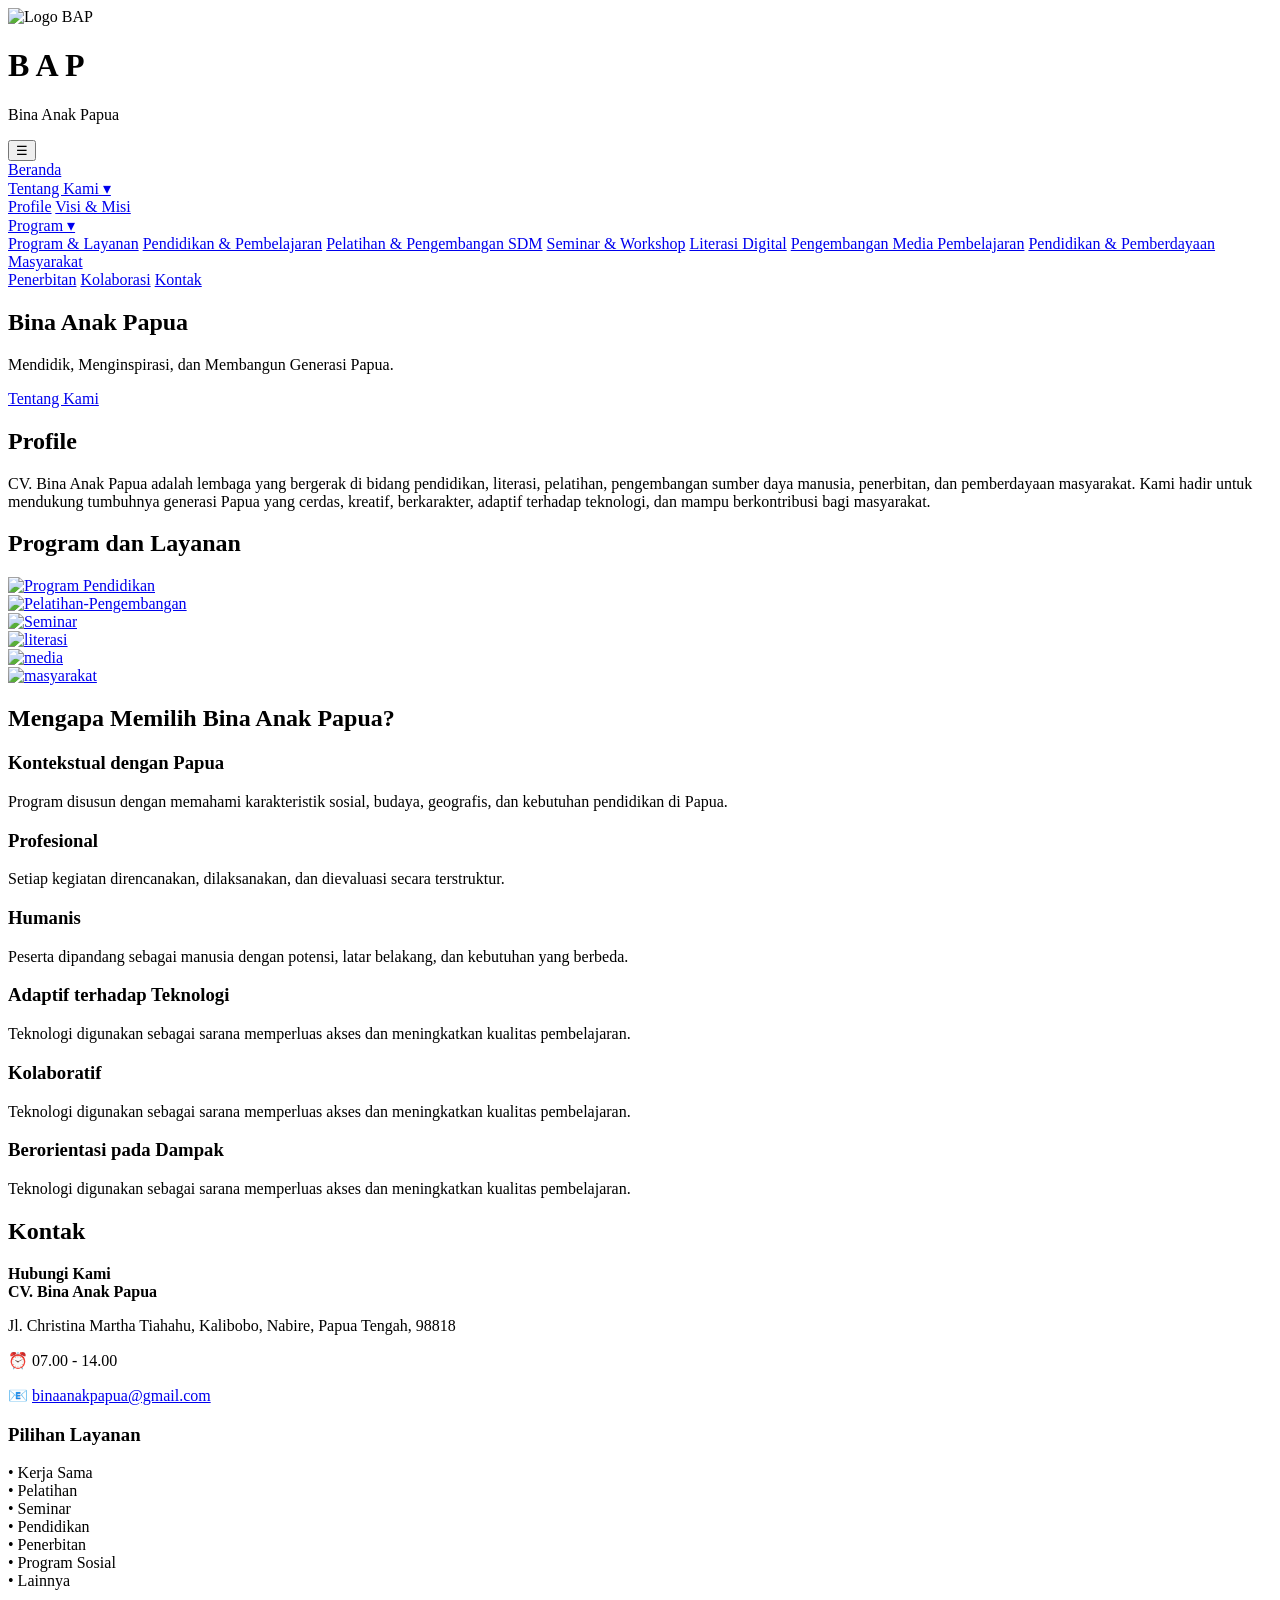
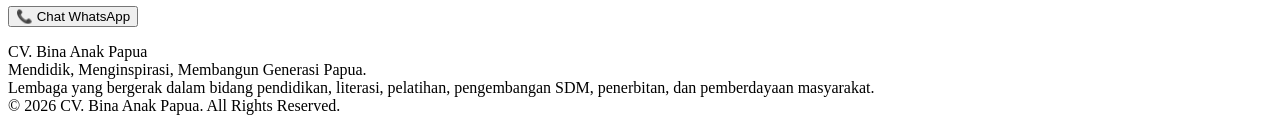
==== index.html @ 14f9a338 "Add files via upload" ====
<!DOCTYPE html>
<html lang="en">    
    
    <head>
        <meta charset="UTF-8">
        <meta name="viewport" content="width=device-width, initial-scale=1.0">
        <title>BAP - Bina Anak Papua</title>
        <link rel="stylesheet" href="css/webstyle.css">
    </head>
    <body>
        <header>
    <div class="container">

        <div class="logo">
            <img src="images/bap.jpeg" alt="Logo BAP">
        </div>

        <div class="brand">
            <h1>B A P</h1>
            <p>Bina Anak Papua</p>
        </div>

        <button class="menu-toggle" onclick="bukaMenu()">
            ☰
        </button>

        <nav class="navbar" id="navbar">

            <a href="index.html">Beranda</a>

            <div class="dropdown">

            <a href="#" onclick="bukaDropdown(event)">
                Tentang Kami ▾
            </a>

            <div class="dropdown-content" id="dropdownTentang">
                <a href="index.html#tentang">Profile</a>
                <a href="visi-misi.html">Visi & Misi</a>
            </div>

            </div>

            <div class="dropdown">

            <a href="#" onclick="bukaDropdown(event)">
                Program ▾
            </a>

            <div class="dropdown-content" id="dropdownProgram">
                <a href="index.html#program">Program & Layanan</a>
                <a href="program-pendidikan.html">Pendidikan & Pembelajaran</a>
                <a href="pelatihan-pengembangan.html">Pelatihan & Pengembangan SDM</a>
                <a href="seminar.html">Seminar & Workshop</a>
                <a href="literasi.html">Literasi Digital</a>
                <a href="pengembangan-media.html">Pengembangan Media Pembelajaran</a>
                <a href="pend-pemberdayaan.html">Pendidikan & Pemberdayaan Masyarakat</a>

            </div>

            </div>

            <a href="penerbitan.html">Penerbitan</a>
            <a href="mitra.html">Kolaborasi</a>
            <a href="index.html#kontak">Kontak</a>

        </nav>

    </div>
</header>

        <main>
            <section id="beranda" class="hero">
                <div class="container">
                    <div class="hero-text">
                        <h2>Bina Anak Papua</h2>
                        <p>
                            Mendidik, Menginspirasi, dan Membangun Generasi Papua.
                        </p>

                        <a href="#tentang" class="btn">
                        Tentang Kami
                        </a>

                    </div>
                </div>
            </section>

            <section id="tentang">
                <div class="container">
                    <div class="tentang-box">
                    <h2>
                    Profile
                    </h2>

                    <p>
                        CV. Bina Anak Papua adalah lembaga yang bergerak di bidang pendidikan, literasi, pelatihan, pengembangan sumber daya manusia, penerbitan, dan pemberdayaan masyarakat. 
                        Kami hadir untuk mendukung tumbuhnya generasi Papua yang cerdas, kreatif, berkarakter, adaptif terhadap teknologi, dan mampu berkontribusi bagi masyarakat.
                    </p>

                    </div>
                </div>
            </section>

            <section id="program"> 
                <h2>
                    Program dan Layanan 
                </h2>

                <div class="program-list">
                    <div class="program-item">
                        <a href="program-pendidikan.html">
                            <img src="images/pem.jpeg" alt="Program Pendidikan">
                        </a>
                    </div>

                    <div class="program-item">
                        <a href="pelatihan-pengembangan.html">
                            <img src="images/pengembangan.jpeg" alt="Pelatihan-Pengembangan">
                        </a>
                    </div>

                    <div class="program-item">
                        <a href="seminar.html">
                            <img src="images/seminar.jpeg" alt="Seminar">
                        </a>
                    </div>

                    <div class="program-item">
                        <a href="literasi.html">
                            <img src="images/literasi.jpeg" alt="literasi">
                        </a>
                    </div>

                    <div class="program-item">
                        <a href="pengembangan-media.html">
                            <img src="images/media.jpeg" alt="media">
                        </a>
                    </div>

                    <div class="program-item">
                        <a href="pend-pemberdayaan.html">
                            <img src="images/pemberdayaan.jpeg" alt="masyarakat">
                        </a>
                    </div>
                </div>

            </section>

            <section id="unggulan">
                <div class="container">
                    <h2>
                        Mengapa Memilih Bina Anak Papua?
                    </h2>
                
                    <div class="unggulan-list">

                        <div class="unggulan-card">
                            <h3>Kontekstual dengan Papua</h3>
                            <p>
                            Program disusun dengan memahami karakteristik sosial, budaya, geografis, dan kebutuhan pendidikan di Papua.
                            </p>
                        </div>

                        <div class="unggulan-card">
                            <h3>Profesional</h3>
                            <p>
                                Setiap kegiatan direncanakan, dilaksanakan, dan dievaluasi secara terstruktur.
                            </p>
                        </div>

                        <div class="unggulan-card">
                            <h3>Humanis</h3>
                            <p>
                                Peserta dipandang sebagai manusia dengan potensi, latar belakang, dan kebutuhan yang berbeda.
                            </p>
                        </div>

                        <div class="unggulan-card">
                            <h3>Adaptif terhadap Teknologi</h3>
                            <p>
                                Teknologi digunakan sebagai sarana memperluas akses dan meningkatkan kualitas pembelajaran.
                            </p>

                        </div>

                        <div class="unggulan-card">
                            <h3>Kolaboratif</h3>
                            <p>
                                Teknologi digunakan sebagai sarana memperluas akses dan meningkatkan kualitas pembelajaran.
                            </p>

                        </div>

                        <div class="unggulan-card">
                            <h3>Berorientasi pada Dampak</h3>
                            <p>
                                Teknologi digunakan sebagai sarana memperluas akses dan meningkatkan kualitas pembelajaran.
                            </p>

                        </div>
                    </div>
                </div>

            </section>
            
            <section id="kontak">
                <div class="container">
                    <h2>Kontak</h2>
                    <div class="kontak-list">
                        <div class="kontak-card">
                    <p>
                        <strong>Hubungi Kami
                            <br> CV. Bina Anak Papua</strong>
                    </p>
                    
                    <p>
                    Jl. Christina Martha Tiahahu, Kalibobo, Nabire, Papua Tengah, 98818
                    </p>
                
                    <p>
                        ⏰ 07.00 - 14.00
                    </p>

                    <p>
                       📧 
                <a href="mailto:binaanakpapua@gmail.com">
                    binaanakpapua@gmail.com
                </a>
                    </p>
                        </div>

                        <div class="kontak-card">
                         <h3>Pilihan Layanan</h3>
                            <p>
                                • Kerja Sama <br>
                                • Pelatihan <br>
                                • Seminar <br>
                                • Pendidikan <br>
                                • Penerbitan <br>
                                • Program Sosial <br>
                                • Lainnya
                            </ul>
                        </div>

                
                </div>

                <button class="btn-wa" onclick="bukaWhatsApp()">
                📞 Chat WhatsApp
            </button>

            </section>

</main>
        
        <footer>
            <p>
            CV. Bina Anak Papua <br>

            Mendidik, Menginspirasi, Membangun Generasi Papua. <br>
            Lembaga yang bergerak dalam bidang pendidikan, literasi, pelatihan, pengembangan SDM, penerbitan, dan pemberdayaan masyarakat. <br>
            © 2026 CV. Bina Anak Papua. All Rights Reserved.
            </p>
        </footer>

    <script src="js/jsscript.js"></script>
    
    </body>
</html>
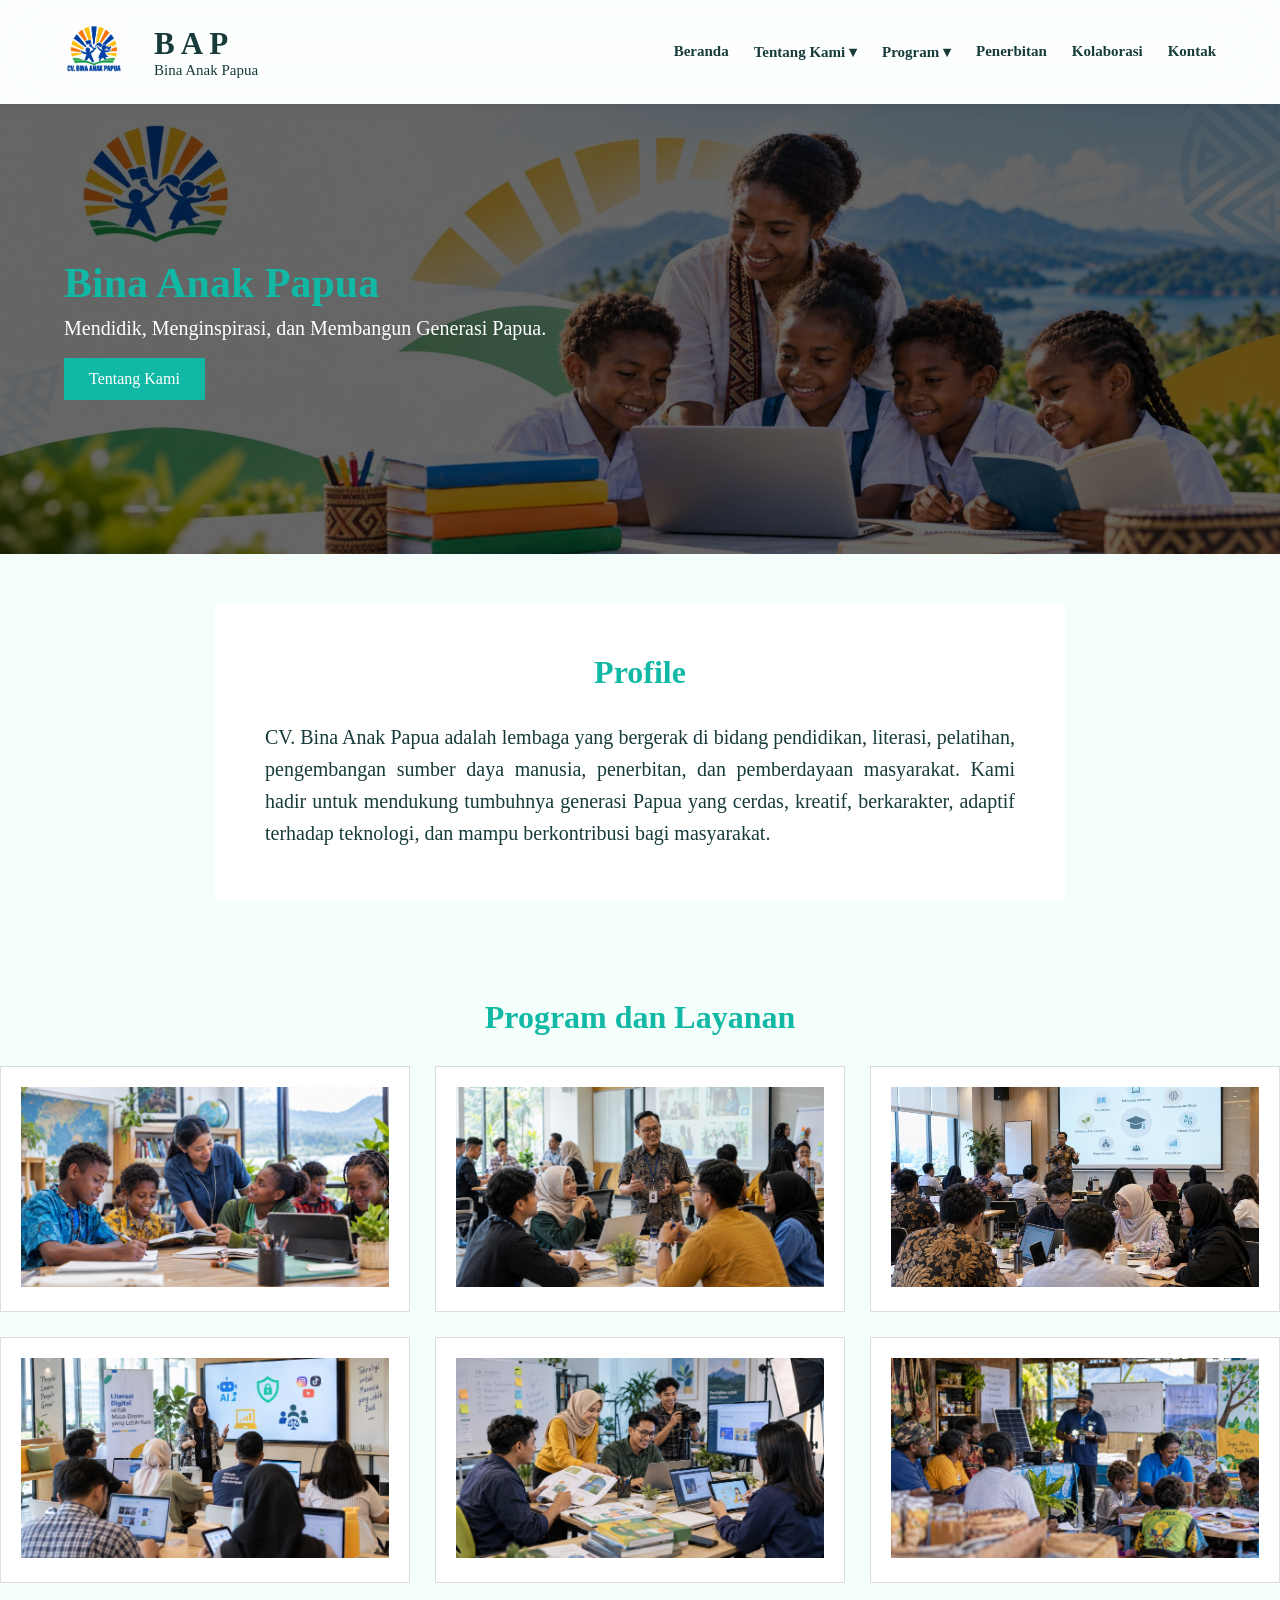
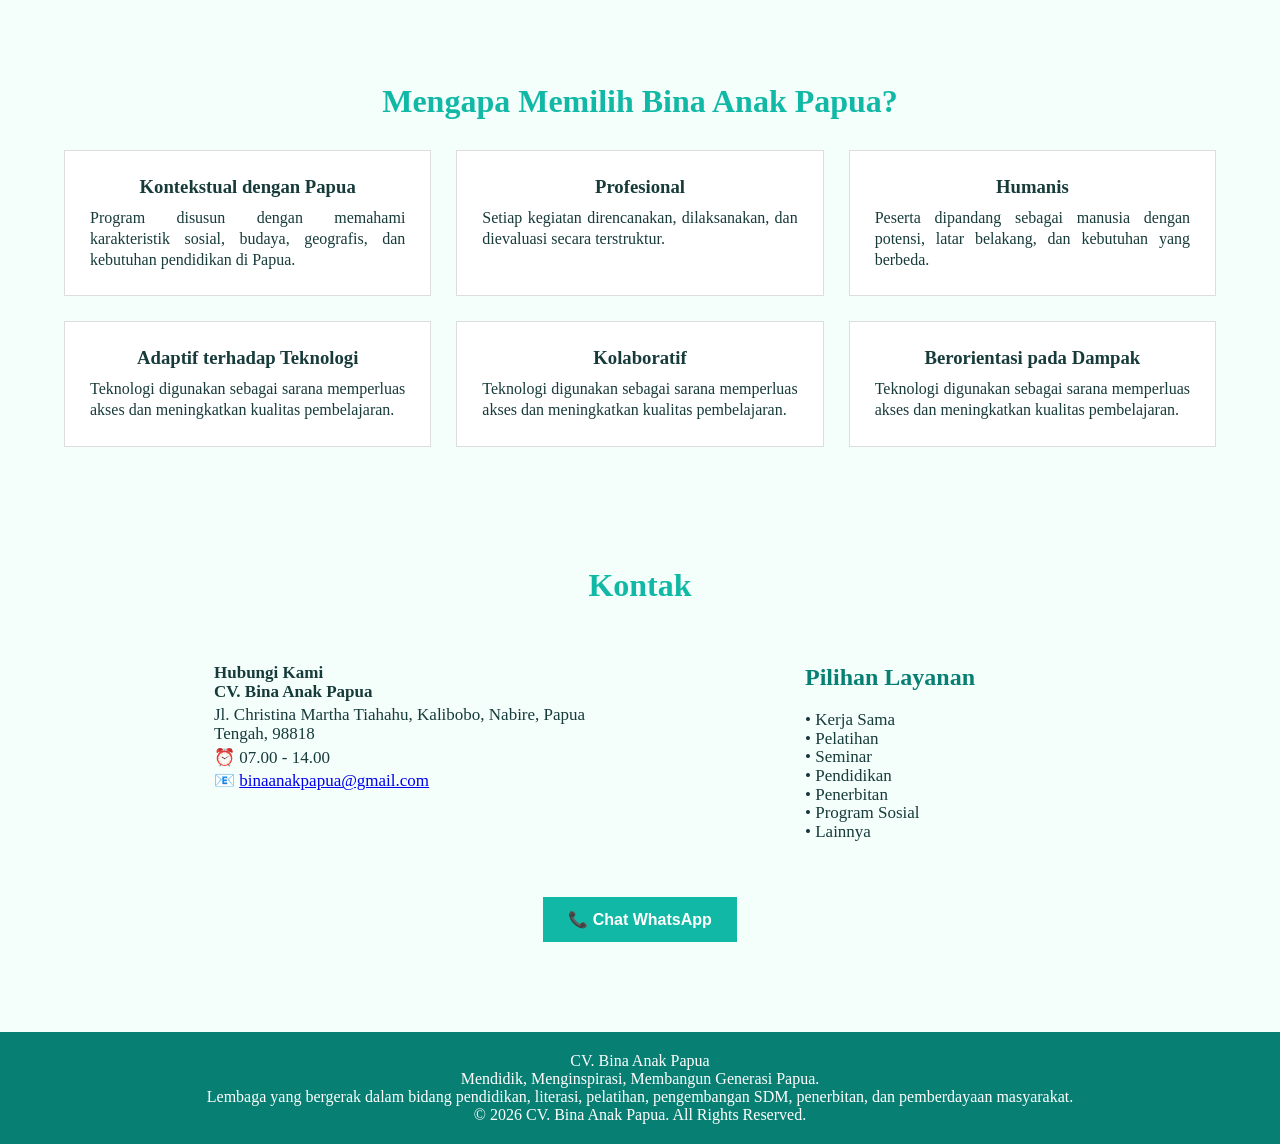
==== commit 4c42bca5: "Update index.html" ====
--- a/index.html
+++ b/index.html
@@ -5,6 +5,8 @@
         <meta charset="UTF-8">
         <meta name="viewport" content="width=device-width, initial-scale=1.0">
         <title>BAP - Bina Anak Papua</title>
+        <meta name="description" content="CV Bina Anak Papua bergerak dalam bidang pendidikan, literasi, pelatihan, pengembangan sumber daya manusia, penerbitan, dan pemberdayaan masyarakat Papua.">
+        <meta name="keywords" content="Bina Anak Papua, pendidikan Papua, literasi Papua, pelatihan Papua, pengembangan SDM Papua">
         <link rel="stylesheet" href="css/webstyle.css">
     </head>
     <body>
@@ -267,4 +269,4 @@
     <script src="js/jsscript.js"></script>
     
     </body>
-</html>+</html>
--- a/css/webstyle.css
+++ b/css/webstyle.css
@@ -0,0 +1,721 @@
+html{
+    scroll-behavior: smooth;
+}
+
+*{
+    box-sizing: border-box;
+    margin: 0;
+    padding: 0;
+}
+
+:root {
+    --turquoise: #12B8A6;
+    --turquoise-gelap: #087F73;
+    --putih: #ffffff;
+    --background: #F4FFFC;
+    --text: #173B3A;
+}
+
+body{
+  font-family: 'Times New Roman', Times, serif;
+  background-color: var(--background);
+  color: var(--text);
+}
+
+header{
+    position: sticky;
+    top: 0;
+    z-index: 1000;
+    background: rgba(255, 255, 255, 0.75);
+    backdrop-filter: blur(30px);
+    -webkit-backdrop-filter: blur(30px);
+    padding: 20px 0;
+    box-shadow:0 2px 10px rgba(0,0,0,.08);
+}
+
+.container{
+    width: 90%;
+    max-width: 1200px;
+    margin: 0 auto;
+}
+
+.menu-toggle {
+    display: none;
+}
+
+header .container{
+    display:flex;
+    gap: 30px;
+    align-items:center;
+    position: relative;
+}
+
+.logo img{
+    width: 60px;
+    height: 60px;
+    object-fit: contain;
+}
+
+/*Navbar*/
+.navbar{
+    display: flex;
+    gap: 25px;
+    margin-left: auto;
+}
+
+.menu-toggle {
+    display: none;
+}
+
+.navbar a{
+    text-decoration: none;
+    color: var(--text);
+    font-size: 15px;
+    font-weight: 600;
+    white-space: nowrap;
+}
+
+.navbar a:hover{
+    color: var(--turquoise);
+}
+
+.brand h1{
+    font-size: 31px;
+    margin-bottom: 0,3px;
+}
+
+.brand p{
+    font-size: 15px;
+    color: var(--text);
+}
+
+/*Hero*/
+.hero{
+    background:
+        linear-gradient(
+            rgba(0, 0, 0, 0.6),
+            rgba(0, 0, 0, 0.6)
+        ),
+        url("../images/gbr.jpeg");
+
+    background-size: cover;
+    background-position: center center;
+    background-repeat: no-repeat;
+
+    min-height: 450px;
+
+    display: flex;
+    align-items: center;
+
+    padding: 0;
+}
+
+.hero-text{
+    color: white;
+}
+
+.hero-text h2{
+    font-size:42px;
+    color: var(--turquoise);
+    text-align:left;
+    margin-bottom:6px;
+}
+
+.hero-text p{
+    font-size:20px;
+     line-height:1.5;
+}
+
+.btn{
+    display:inline-block;
+    margin-top:15px;
+    background: var(--turquoise);
+    color:white;
+    padding:12px 25px;
+    text-decoration:none;
+}
+
+section{
+    padding:50px 0;
+}
+
+section h2{
+    font-size:32px;
+    margin-bottom:30px;
+    color: var(--turquoise);
+    text-align:center;
+}
+
+.program-list{
+    display: grid;
+    grid-template-columns: repeat(3, 1fr);
+    gap: 25px;
+}
+
+.program-item{
+    background: var(--putih);
+    border:1px solid #ddd;
+    padding:20px;
+    flex:1;
+}
+
+.program-item h3{
+    text-align:center;
+    color: black;
+    font-size: 16px;
+    margin-bottom: 10px;
+}
+
+.program-item img {
+    width: 100%;
+    height: 200px;
+    object-fit: cover;
+}
+
+footer{
+
+    background: var(--turquoise-gelap);
+    color:white;
+    text-align:center;
+    padding:20px;
+}
+
+@media (max-width: 1024px) {
+
+    header {
+        padding: 10px 0;
+    }
+
+    header .container {
+        display: flex;
+        flex-direction: row;
+        align-items: center;
+        position: relative;
+    }
+
+    .logo img {
+        width: 45px;
+        height: 45px;
+    }
+
+    .brand {
+        flex: 1;
+    }
+
+    .brand h1 {
+        font-size: 20px;
+    }
+
+    .brand p {
+        font-size: 12px;
+    }
+
+
+    /* TOMBOL HAMBURGER */
+
+    .menu-toggle {
+        display: block;
+
+        background: var(--turquoise);
+        color: white;
+
+        border: none;
+
+        width: 42px;
+        height: 42px;
+
+        font-size: 24px;
+
+        cursor: pointer;
+        border-radius: 6px;
+
+        position: relative;
+        z-index: 2000;
+    }
+
+
+    /* NAVBAR DISEMBUNYIKAN */
+
+    .navbar {
+        display: none;
+
+        position: absolute;
+
+        top: 60px;
+        right: 0;
+
+        width: 230px;
+
+        margin: 0;
+        padding: 10px;
+
+        background: white;
+
+        flex-direction: column;
+        gap: 0;
+
+        border-radius: 10px;
+
+        box-shadow: 0 8px 20px rgba(0,0,0,0.15);
+
+        z-index: 1999;
+    }
+
+    /* NAVBAR MUNCUL */
+
+    .navbar.active {
+        display: flex;
+    }
+
+    .navbar a {
+        display: block;
+
+        width: 100%;
+
+        padding: 14px;
+
+        font-size: 16px;
+
+        border-bottom: 1px solid #eee;
+    }
+
+    .navbar a:last-child {
+        border-bottom: none;
+    }
+
+    .program-list {
+        flex-direction: column;
+    }
+
+
+    .keunggulan-list {
+        flex-direction: column;
+    }
+
+    .dropdown {
+        width: 100%;
+    }
+
+    .dropdown > a {
+        display: block;
+        width: 100%;
+    }
+
+    .dropdown-content {
+        display: none;
+
+        position: static;
+
+        width: 100%;
+        min-width: 0;
+
+        padding: 0;
+
+        background: #F4FFFC;
+
+        box-shadow: none;
+        border-radius: 0;
+    }
+
+    .dropdown-content.show {
+        display: block;
+    }
+
+    .dropdown-content a {
+        padding: 12px 30px;
+
+        font-size: 15px;
+
+        border-bottom: 1px solid #eee;
+    }
+
+}
+
+/* Tentang Kami */
+
+.tentang-box{
+    background: var(--putih);
+    padding:50px;
+    max-width:850px;
+    margin:auto;
+    text-align:justify;
+}
+
+.tentang-box p{
+    font-size:20px;
+    line-height:1.6;
+}
+
+/* Perbaikan section unggulan */
+#unggulan .container{
+    display:block;
+}
+
+.unggulan-card h3{
+    text-align:center;
+    margin-bottom:10px;
+}
+
+.unggulan-card p{
+    text-align: justify;
+    line-height: 1.3;
+}
+
+.unggulan-list{
+    display:grid;
+    grid-template-columns: repeat(3, 1fr);
+    gap:25px;
+}
+
+.unggulan-card{
+    flex:1;
+    background: var(--putih);
+    padding:25px;
+    text-align:center;
+    border:1px solid #ddd;
+}
+
+.btn-wa{
+    display: block;
+    margin: 20px auto;
+    background: var(--turquoise);
+    color: white;
+    border: none;
+    padding: 13px 25px;
+    cursor: pointer;
+    transition: 0.3s;
+    font-size: 16px;
+    font-weight: bold;
+    transition: background 0.3s ease;
+    text-align: center;
+}
+
+.btn-wa:hover{
+    background: var(--turquoise-gelap);
+}
+
+.dropdown {
+    position: relative;
+}
+
+.dropdown-content {
+    display: none;
+
+    position: absolute;
+
+    top: 100%;
+    left: 0;
+
+    min-width: 180px;
+
+    background: white;
+
+    box-shadow: 0 8px 20px rgba(0,0,0,0.12);
+
+    border-radius: 8px;
+
+    overflow: hidden;
+
+    z-index: 9999;
+}
+
+.dropdown-content a {
+    display: block;
+
+    padding: 12px 15px;
+
+    font-size: 16px;
+
+    color: var(--text);
+
+    text-decoration: none;
+}
+
+.dropdown-content a:hover {
+    background: #F4FFFC;
+    color: var(--turquoise);
+}
+
+.dropdown:hover .dropdown-content {
+    display: block;
+}
+
+/* BAGIAN MISI */
+#misi {
+    background: #F4FFFC;
+    padding: 70px 0;
+}
+
+.misi-box {
+    max-width: 1100px;
+    margin: auto;
+}
+
+/* judul */
+.misi-box h2 {
+    text-align: center;
+    margin-bottom: 35px;
+    color: var(--turquoise);
+}
+
+/* tiap misi jadi kotak */
+.misi-item {
+    background: white;
+
+    padding: 22px 25px;
+
+    margin-bottom: 20px;
+
+    border-radius: 12px;
+
+    border-left: 5px solid var(--turquoise);
+
+    box-shadow: 0 5px 18px rgba(0,0,0,0.08);
+
+    transition: 0.3s;
+}
+
+/* efek saat mouse diarahkan */
+.misi-item:hover {
+    transform: translateY(-5px);
+
+    box-shadow: 0 10px 25px rgba(0,0,0,0.12);
+}
+
+.misi-item p {
+    font-size: 18px;
+    line-height: 1.6;
+    color: var(--text);
+
+    margin: 0;
+}
+
+#visi {
+    background: #ffffff;
+    padding: 70px 0;
+}
+
+#visi .container {
+    max-width: 1000px;
+    margin: auto;
+
+    background: linear-gradient(
+        135deg,
+        #E8FFFA,
+        #F8FFFD
+    );
+
+    padding: 45px;
+
+    border-radius: 18px;
+
+    box-shadow: 0 8px 25px rgba(0,0,0,0.08);
+
+    border-left: 6px solid var(--turquoise);
+}
+
+#visi h2 {
+    text-align: center;
+
+    color: var(--turquoise-gelap);
+
+    margin-bottom: 25px;
+
+    font-size: 34px;
+}
+
+#visi p {
+    font-size: 21px;
+
+    line-height: 1.8;
+
+    text-align: center;
+
+    color: var(--text);
+
+    max-width: 850px;
+
+    margin: auto;
+}
+
+
+#program-pendidikan {
+    background: #ffffff;
+    padding: 70px 0;
+}
+
+#program-pendidikan .container {
+    max-width: 1000px;
+    margin: auto;
+
+    background: linear-gradient(
+        135deg,
+        #E8FFFA,
+        #F8FFFD
+    );
+
+    padding: 45px;
+
+    border-radius: 18px;
+
+    box-shadow: 0 8px 25px rgba(0,0,0,0.08);
+
+    border-left: 6px solid var(--turquoise);
+}
+
+#program-pendidikan h2 {
+    text-align: center;
+
+    color: var(--turquoise-gelap);
+
+    margin-bottom: 25px;
+
+    font-size: 34px;
+}
+
+#program-pendidikan p {
+    font-size: 21px;
+
+    line-height: 1.8;
+
+    text-align: justify;
+
+    color: var(--text);
+
+    max-width: 850px;
+
+    margin: auto;
+}
+
+#kontak {
+    padding: 70px 0;
+}
+
+.kontak-list {
+    display: grid;
+    grid-template-columns: repeat(2, 1fr);
+
+    gap: 30px;
+
+    margin-top: 30px;
+}
+
+.kontak-card {
+
+    padding: 30px;
+
+    border-radius: 15px;
+
+    padding-left: 150px;
+}
+
+.kontak-card h3 {
+    color: var(--turquoise-gelap);
+
+    font-size: 24px;
+
+    margin-bottom: 20px;
+}
+
+.kontak-card p {
+    margin-bottom: 5px;
+
+    line-height: 1.1;
+
+    font-size: 17px;
+}
+
+#penerbitan {
+    padding: 70px 0;
+    background: #F4FFFC;
+}
+
+.penerbitan-list {
+    display: row;
+
+    gap: 30px;
+
+    margin-top: 30px;
+
+    text-align: justify;
+}
+
+.penerbitan-box {
+    background: white;
+
+    padding: 30px;
+
+    border-radius: 15px;
+
+    box-shadow: 0 6px 20px rgba(0,0,0,0.08);
+
+    border-top: 4px solid var(--turquoise);
+}
+
+.penerbitan-item h3 {
+    color: var(--turquoise-gelap);
+
+    font-size: 20px;
+
+    margin-bottom: 5px;
+}
+
+.penerbitan-item p {
+    margin-bottom: 15px;
+
+    line-height: 1.6;
+
+    font-size: 17px;
+}
+
+.penerbitan-item{
+    margin-bottom: 40px;
+}
+
+
+#mitra {
+    padding: 70px 0;
+    background: #F4FFFC;
+}
+
+.mitra-list {
+    display: row;
+
+    gap: 30px;
+
+    margin-top: 30px;
+
+    text-align: justify;
+}
+
+.mitra-box {
+    background: white;
+
+    padding: 30px;
+
+    border-radius: 15px;
+
+    box-shadow: 0 6px 20px rgba(0,0,0,0.08);
+
+    border-top: 4px solid var(--turquoise);
+}
+
+.mitra-item h3 {
+    color: black;
+
+    font-size: 20px;
+
+    margin-bottom: 5px;
+}
+
+.mitra-item p {
+    margin-bottom: 15px;
+
+    line-height: 1.6;
+
+    font-size: 17px;
+}
+
+.mitra-item{
+    margin-bottom: 20px;
+}
